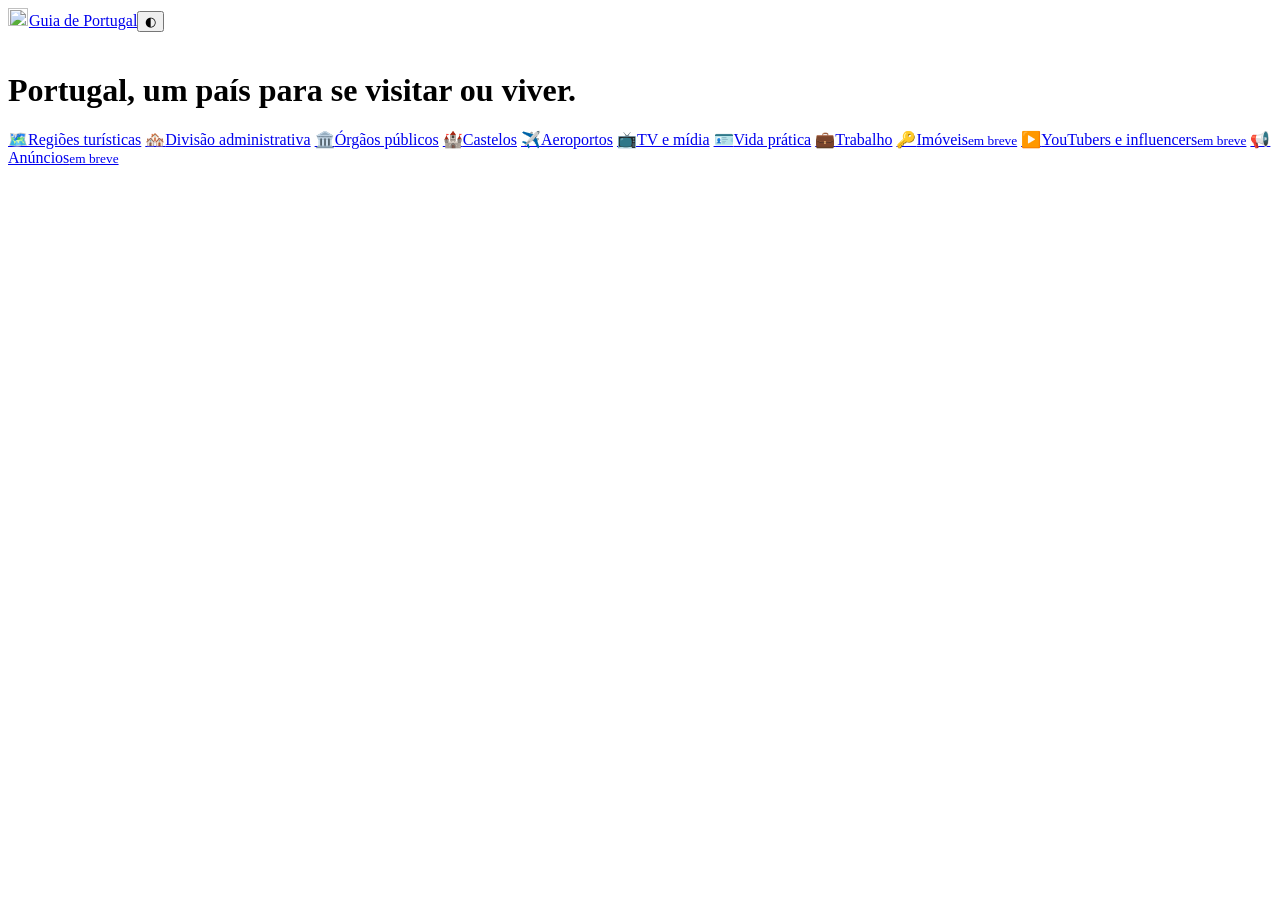
==== index.html @ 1b1c9359 "Add files via upload" ====
<!DOCTYPE html>
<html lang="pt-PT">
<head>
<meta charset="utf-8">
<meta name="viewport" content="width=device-width, initial-scale=1">
<title>Guia de Portugal — turismo e vida prática</title>
<meta name="description" content="Guia geral sobre Portugal para turismo e vida prática.">
<meta name="theme-color" content="#1b3f8b">
<link rel="manifest" href="manifest.webmanifest">
<link rel="icon" href="favicon.ico" sizes="any">
<link rel="icon" href="favicon.png" type="image/png" sizes="64x64">
<link rel="apple-touch-icon" href="icon-192.png">
<link rel="stylesheet" href="style.css">
</head>
<body class="home">
<header class="top"><a class="brand" href="index.html"><img class="logo" src="img/logo-192.webp" srcset="img/logo-96.webp 96w, img/logo-192.webp 192w, img/logo-360.webp 360w" sizes="40px" alt="" width="33" height="29" style="height:1.15em;width:auto"><span>Guia de Portugal</span></a><button id="tema" aria-label="Alternar tema claro/escuro">◐</button></header>
<main class="home-in">
  <div class="titulo"><div class="malha"><span class="s a"><img src="img/azulejo-azul.webp" alt="" draggable="false"></span><span class="s b"><img src="img/pasteis.webp" alt="" draggable="false"></span><span class="s c"><img src="img/bonde.webp" alt="" draggable="false"></span><span class="s d"><img src="img/bussola.webp" alt="" draggable="false"></span><span class="s e"><img src="img/azulejo-laranja.webp" alt="" draggable="false"></span><span class="s f"><img src="img/garrafa.webp" alt="" draggable="false"></span><span class="s g"><img src="img/galo.webp" alt="" draggable="false"></span><span class="s h"><img src="img/sardinhas.webp" alt="" draggable="false"></span><span class="s i"><img src="img/ancora.webp" alt="" draggable="false"></span><span class="s j"><img src="img/ponte.webp" alt="" draggable="false"></span><span class="s k"><img src="img/bola.webp" alt="" draggable="false"></span><span class="s l"><img src="img/azulejo-verde.webp" alt="" draggable="false"></span><h1>Portugal, um país para se visitar ou viver.</h1></div></div>
  <nav class="rodas painel" aria-label="Assuntos do guia">
    <a class="roda" href="secao.html?s=regioes&amp;t=Regi%C3%B5es%20tur%C3%ADsticas"><span class="o" aria-hidden="true">🗺️</span><span class="n">Regiões turísticas</span></a>
    <a class="roda" href="administracao.html"><span class="o" aria-hidden="true">🏘️</span><span class="n">Divisão administrativa</span></a>
    <a class="roda" href="orgaos.html"><span class="o" aria-hidden="true">🏛️</span><span class="n">Órgãos públicos</span></a>
    <a class="roda" href="secao.html?s=castelos&amp;t=Castelos"><span class="o" aria-hidden="true">🏰</span><span class="n">Castelos</span></a>
    <a class="roda" href="secao.html?s=aeroportos&amp;t=Aeroportos"><span class="o" aria-hidden="true">✈️</span><span class="n">Aeroportos</span></a>
    <a class="roda" href="secao.html?s=midia&amp;t=TV%20e%20m%C3%ADdia"><span class="o" aria-hidden="true">📺</span><span class="n">TV e mídia</span></a>
    <a class="roda" href="secao.html?s=vida&amp;t=Vida%20pr%C3%A1tica"><span class="o" aria-hidden="true">🪪</span><span class="n">Vida prática</span></a>
    <a class="roda" href="secao.html?s=trabalho&amp;t=Trabalho"><span class="o" aria-hidden="true">💼</span><span class="n">Trabalho</span></a>
    <a class="roda" href="secao.html?s=imoveis&amp;t=Im%C3%B3veis"><span class="o" aria-hidden="true">🔑</span><span class="n">Imóveis</span><small>em breve</small></a>
    <a class="roda" href="secao.html?s=youtubers&amp;t=YouTubers%20e%20influencers"><span class="o" aria-hidden="true">▶️</span><span class="n">YouTubers e influencers</span><small>em breve</small></a>
    <a class="roda" href="secao.html?s=anuncios&amp;t=An%C3%BAncios"><span class="o" aria-hidden="true">📢</span><span class="n">Anúncios</span><small>em breve</small></a>
  </nav>
</main>
<script src="common.js"></script>
</body>
</html>
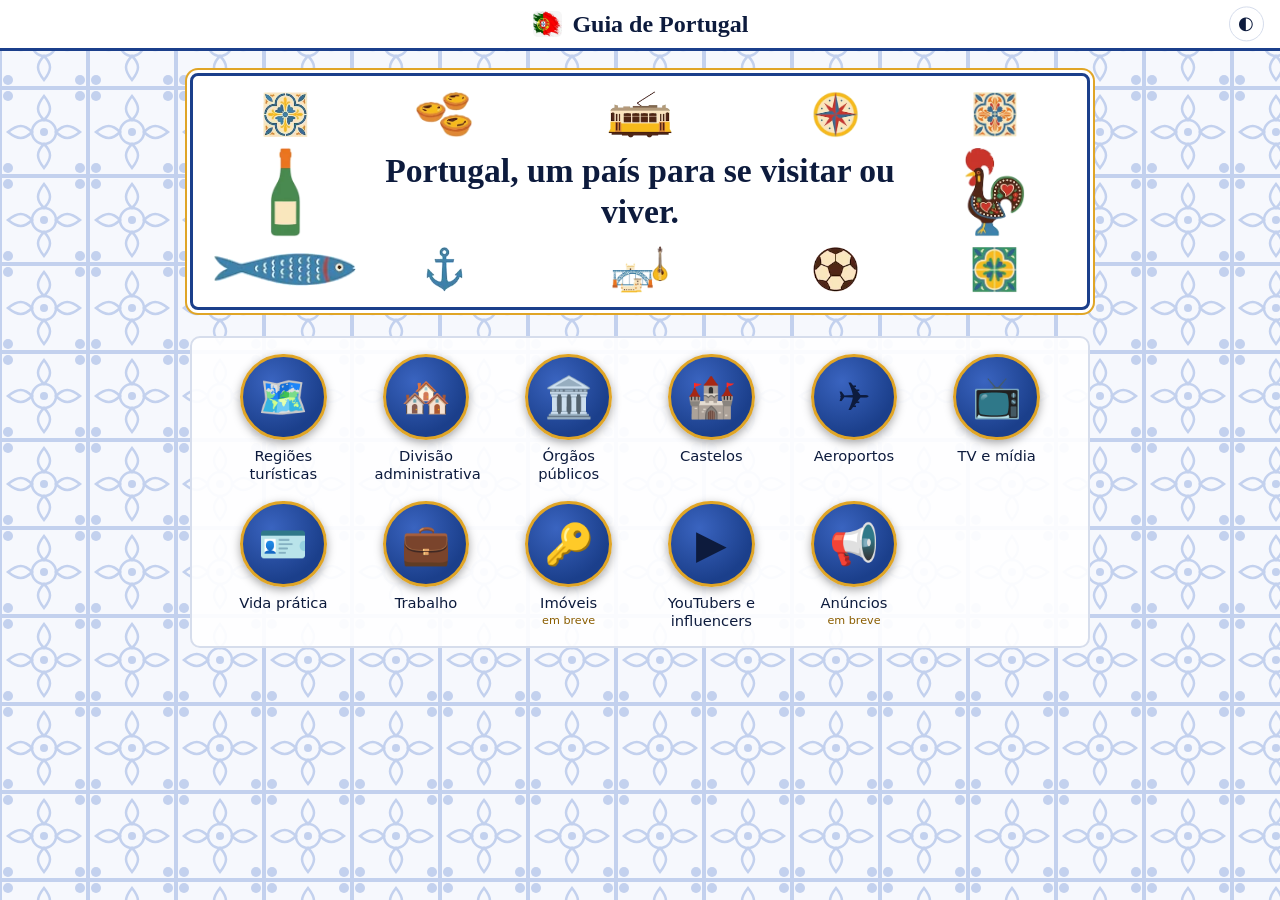
==== commit e957e9e3: "Add files via upload" ====
--- a/index.html
+++ b/index.html
@@ -26,7 +26,7 @@
     <a class="roda" href="secao.html?s=vida&amp;t=Vida%20pr%C3%A1tica"><span class="o" aria-hidden="true">🪪</span><span class="n">Vida prática</span></a>
     <a class="roda" href="secao.html?s=trabalho&amp;t=Trabalho"><span class="o" aria-hidden="true">💼</span><span class="n">Trabalho</span></a>
     <a class="roda" href="secao.html?s=imoveis&amp;t=Im%C3%B3veis"><span class="o" aria-hidden="true">🔑</span><span class="n">Imóveis</span><small>em breve</small></a>
-    <a class="roda" href="secao.html?s=youtubers&amp;t=YouTubers%20e%20influencers"><span class="o" aria-hidden="true">▶️</span><span class="n">YouTubers e influencers</span><small>em breve</small></a>
+    <a class="roda" href="youtubers.html"><span class="o" aria-hidden="true">▶️</span><span class="n">YouTubers e influencers</span></a>
     <a class="roda" href="secao.html?s=anuncios&amp;t=An%C3%BAncios"><span class="o" aria-hidden="true">📢</span><span class="n">Anúncios</span><small>em breve</small></a>
   </nav>
 </main>
--- a/style.css
+++ b/style.css
@@ -0,0 +1,242 @@
+
+:root{--bg:#f5f7fb;--fg:#0d1b3d;--mut:#51607f;--card:#fff;--br:#d6ddec;--az:#1b3f8b;--ouro:#e0a526}
+[data-t=escuro]{--bg:#0b1226;--fg:#eaf0ff;--mut:#9fb0d6;--card:#121c3a;--br:#27365f;--az:#7ea2ff}
+*{box-sizing:border-box}
+body{margin:0;background:var(--bg);color:var(--fg);font:1rem/1.6 system-ui,-apple-system,"Segoe UI",Roboto,sans-serif}
+h1,h2,h3,.brand{font-family:Georgia,"Times New Roman",serif;line-height:1.2}
+a{color:var(--az)}
+:focus-visible{outline:3px solid var(--ouro);outline-offset:3px}
+.top{position:relative;z-index:5;text-align:center;padding:.6rem 1rem;background:var(--card);border-bottom:3px solid var(--az)}
+.brand{font-weight:700;font-size:1.5rem;text-decoration:none;color:var(--fg)}
+#tema{position:absolute;right:1rem;top:50%;transform:translateY(-50%);border:1px solid var(--br);background:none;color:var(--fg);border-radius:50%;width:2.2rem;height:2.2rem;font-size:1.1rem;cursor:pointer}
+body.home{display:flex;flex-direction:column;min-height:100vh;min-height:100dvh;background:#fff url("data:image/svg+xml,%3Csvg xmlns='http://www.w3.org/2000/svg' width='88' height='88' viewBox='0 0 88 88'%3E%3Crect width='88' height='88' fill='%23fff'/%3E%3Crect x='1' y='1' width='86' height='86' fill='none' stroke='%231b3f8b' stroke-width='2'/%3E%3Cg fill='none' stroke='%231b3f8b' stroke-width='2.5'%3E%3Ccircle cx='44' cy='44' r='12'/%3E%3Cpath d='M44 8c8 10 8 16 0 24-8-8-8-14 0-24zM44 56c8 8 8 14 0 24-8-10-8-16 0-24zM8 44c10-8 16-8 24 0-8 8-14 8-24 0zM56 44c8-8 14-8 24 0-10 8-16 8-24 0z'/%3E%3C/g%3E%3Cg fill='%231b3f8b'%3E%3Ccircle cx='44' cy='44' r='4'/%3E%3Ccircle cx='8' cy='8' r='5'/%3E%3Ccircle cx='80' cy='8' r='5'/%3E%3Ccircle cx='8' cy='80' r='5'/%3E%3Ccircle cx='80' cy='80' r='5'/%3E%3C/g%3E%3C/svg%3E")}
+.painel{margin:auto;width:min(960px,94vw);padding:clamp(1rem,3.5vh,2.2rem) clamp(.8rem,3vw,2rem);text-align:center;color:#fff;background:rgba(13,27,61,.93);border:3px solid var(--ouro);border-radius:8px}
+.painel h1{margin:0 0 clamp(.8rem,3vh,1.8rem);font-size:clamp(1.5rem,4.2vw,2.6rem)}
+.rodas{display:grid;grid-template-columns:repeat(3,1fr);gap:clamp(.6rem,2vh,1.3rem) .5rem}
+@media(min-width:700px){.rodas{grid-template-columns:repeat(6,1fr)}}
+.roda{display:flex;flex-direction:column;align-items:center;text-decoration:none;color:#fff}
+.o{display:grid;place-items:center;width:clamp(62px,min(17vw,15vh),108px);aspect-ratio:1;border-radius:50%;font-size:clamp(1.7rem,5.2vh,2.7rem);background:radial-gradient(circle at 35% 30%,#3a64c0,#1b3f8b 70%);border:3px solid var(--ouro);box-shadow:0 3px 10px rgba(0,0,0,.35);transition:transform .2s}
+.n{margin-top:.45rem;font-size:clamp(.74rem,1.9vh,.92rem);line-height:1.2;max-width:11ch}
+.roda small{color:var(--ouro);font-size:.7rem}
+.roda:hover .o,.roda:focus-visible .o{transform:translateY(-5px) scale(1.07)}
+.roda:active .o{transform:scale(.94)}
+.rodas .roda{transition:opacity .4s}
+.rodas.saindo .roda:not(.ir){opacity:.15}
+.roda.ir .o{animation:ir .5s ease-in forwards}
+@keyframes ir{0%{transform:scale(1)}30%{transform:scale(.85)}100%{transform:scale(1.7) rotate(360deg);opacity:0}}
+.conteudo{max-width:1100px;margin:auto;padding:1rem 1rem 3rem}
+.voltar{font-weight:600;text-decoration:none}
+.conteudo h2{margin:0 0 .3rem;font-size:1.9rem;border-bottom:2px solid var(--br);padding-bottom:.4rem}
+.conteudo>div>p{color:var(--mut);margin:.4rem 0 1rem;max-width:70ch}
+.grade{display:grid;grid-template-columns:repeat(auto-fill,minmax(250px,1fr));gap:.9rem}
+.card{background:var(--card);border:1px solid var(--br);border-radius:8px;padding:1rem}
+.card h3{margin:0 0 .35rem;font-size:1.1rem}
+.card p{margin:0 0 .5rem;font-size:.95rem}
+.card small{display:block;color:var(--mut);margin-bottom:.4rem}
+.card a{font-weight:600;font-size:.92rem}
+.obra{padding:1.2rem;border:2px dashed var(--br);border-radius:10px}
+footer{padding:1.5rem 1rem;text-align:center;color:var(--mut);font-size:.88rem}
+@media(prefers-reduced-motion:reduce){.o,.rodas .roda{transition:none}}
+
+:root{--painel:rgba(255,255,255,.92);--obs:#8a5d00}
+[data-t=escuro]{--painel:rgba(18,28,58,.94);--obs:#e0a526}
+body.home{background:#f6f8fd url("data:image/svg+xml,%3Csvg xmlns='http://www.w3.org/2000/svg' width='88' height='88' viewBox='0 0 88 88'%3E%3Crect width='88' height='88' fill='%23f6f8fd'/%3E%3Crect x='1' y='1' width='86' height='86' fill='none' stroke='%23c3d1ee' stroke-width='2'/%3E%3Cg fill='none' stroke='%23c3d1ee' stroke-width='2.5'%3E%3Ccircle cx='44' cy='44' r='12'/%3E%3Cpath d='M44 8c8 10 8 16 0 24-8-8-8-14 0-24zM44 56c8 8 8 14 0 24-8-10-8-16 0-24zM8 44c10-8 16-8 24 0-8 8-14 8-24 0zM56 44c8-8 14-8 24 0-10 8-16 8-24 0z'/%3E%3C/g%3E%3Cg fill='%23c3d1ee'%3E%3Ccircle cx='44' cy='44' r='4'/%3E%3Ccircle cx='8' cy='8' r='5'/%3E%3Ccircle cx='80' cy='8' r='5'/%3E%3Ccircle cx='8' cy='80' r='5'/%3E%3Ccircle cx='80' cy='80' r='5'/%3E%3C/g%3E%3C/svg%3E")}
+[data-t=escuro] body.home{background:#0e1730 url("data:image/svg+xml,%3Csvg xmlns='http://www.w3.org/2000/svg' width='88' height='88' viewBox='0 0 88 88'%3E%3Crect width='88' height='88' fill='%230e1730'/%3E%3Crect x='1' y='1' width='86' height='86' fill='none' stroke='%23223563' stroke-width='2'/%3E%3Cg fill='none' stroke='%23223563' stroke-width='2.5'%3E%3Ccircle cx='44' cy='44' r='12'/%3E%3Cpath d='M44 8c8 10 8 16 0 24-8-8-8-14 0-24zM44 56c8 8 8 14 0 24-8-10-8-16 0-24zM8 44c10-8 16-8 24 0-8 8-14 8-24 0zM56 44c8-8 14-8 24 0-10 8-16 8-24 0z'/%3E%3C/g%3E%3Cg fill='%23223563'%3E%3Ccircle cx='44' cy='44' r='4'/%3E%3Ccircle cx='8' cy='8' r='5'/%3E%3Ccircle cx='80' cy='8' r='5'/%3E%3Ccircle cx='8' cy='80' r='5'/%3E%3Ccircle cx='80' cy='80' r='5'/%3E%3C/g%3E%3C/svg%3E")}
+.home-in{margin:auto;width:min(900px,94vw);padding:clamp(1.8rem,5vh,2.6rem) 0 1rem;display:flex;flex-direction:column;gap:clamp(.9rem,3vh,1.6rem)}
+.titulo{position:relative;padding:clamp(1.5rem,4.5vh,2.2rem) 3.4rem clamp(.8rem,2.5vh,1.3rem);text-align:center;background:var(--card);border:3px solid var(--az);border-radius:8px;box-shadow:0 0 0 3px var(--card),0 0 0 5px var(--ouro)}
+.titulo h1{margin:0;font-size:clamp(1.3rem,3.6vw,2.2rem);color:var(--fg)}
+.medalhao{position:absolute;top:0;left:50%;width:50px;height:50px;transform:translate(-50%,-55%);padding:5px;background:var(--card);border:3px solid var(--ouro);border-radius:50%}
+.sim{position:absolute;top:50%;width:clamp(26px,4.5vw,38px);transform:translateY(-35%)}
+.sim.esq{left:.9rem}.sim.dir{right:.9rem}
+.painel{padding:clamp(.8rem,2.4vh,1.4rem) clamp(.6rem,2vw,1.5rem);color:var(--fg);background:var(--painel);border:2px solid var(--br);border-radius:10px;text-align:center}
+.roda{color:var(--fg)}
+.roda small{color:var(--obs)}
+.o{width:clamp(54px,min(15vw,12.5vh),98px);font-size:clamp(1.5rem,4.6vh,2.5rem)}
+
+.home-in{margin:clamp(.8rem,2.5vh,1.6rem) auto 0;padding:0}
+.titulo{padding:clamp(.5rem,1.6vh,1rem) clamp(.5rem,2vw,1.2rem)}
+.malha{display:grid;grid-template-columns:1fr 1fr 1.5fr 1fr 1fr;grid-template-rows:clamp(34px,7.5vh,70px) auto clamp(34px,7.5vh,70px);grid-template-areas:"a b c d e" "f t t t g" "h i j k l";gap:clamp(.2rem,1vh,.6rem) clamp(.3rem,1vw,.8rem);align-items:stretch}
+.s{position:relative;display:block}
+.s img{position:absolute;inset:0;width:100%;height:100%;object-fit:contain;pointer-events:none}
+.s.a{grid-area:a}.s.b{grid-area:b}.s.c{grid-area:c}.s.d{grid-area:d}.s.e{grid-area:e}.s.f{grid-area:f}.s.g{grid-area:g}.s.h{grid-area:h}.s.i{grid-area:i}.s.j{grid-area:j}.s.k{grid-area:k}.s.l{grid-area:l}
+.malha h1{grid-area:t;align-self:center;margin:0;padding:.3rem 0;text-align:center;font-size:clamp(1.25rem,3.5vw,2.1rem)}
+.s.f,.s.g{min-height:clamp(60px,12vh,110px)}
+.rodas{grid-template-columns:repeat(4,1fr)}
+@media(min-width:700px){.rodas{grid-template-columns:repeat(6,1fr)}}
+.o{width:clamp(50px,min(16vw,10.5vh),96px)}
+.o{width:clamp(48px,min(15.5vw,9.6vh),96px)}
+.painel{padding-top:clamp(.6rem,1.8vh,1.2rem);padding-bottom:clamp(.6rem,1.8vh,1.2rem)}
+.painel{width:auto;margin:0}
+
+.brand{display:inline-flex;align-items:center;gap:.6rem}
+.logo{height:clamp(30px,5.5vh,46px);width:auto}
+.malha{grid-template-rows:clamp(26px,5.2vh,50px) auto clamp(26px,5.2vh,50px)}
+.s.f,.s.g{min-height:clamp(44px,8.5vh,80px)}
+.logo{background:#fff;border-radius:6px;padding:1px;width:auto}
+.brand{line-height:1.2}
+.logo{height:1.15em;width:auto;max-width:none}
+.top{display:flex;justify-content:center;align-items:center}
+
+.intro{color:var(--mut);max-width:70ch}
+.filtro input{width:100%;max-width:420px;padding:.7rem .9rem;border-radius:8px;border:2px solid var(--br);background:var(--card);color:var(--fg);font-size:1rem}
+.gt{margin:2rem 0 .8rem;font:700 1.25rem Georgia,serif;border-left:5px solid var(--ouro);padding-left:.6rem}
+.org{display:flex;gap:.8rem;align-items:flex-start;background:var(--card);border:1px solid var(--br);border-radius:8px;padding:.8rem}
+.org h4{margin:0 0 .2rem;font:700 1rem Georgia,serif}
+.org h4 span{font:600 .72rem system-ui,sans-serif;color:var(--az);border:1px solid var(--br);border-radius:99px;padding:0 .4rem;margin-left:.2rem;white-space:nowrap}
+.org p{margin:0;font-size:.92rem;color:var(--mut)}
+.logo-b{display:grid;place-items:center;flex:none;width:42px;height:42px;border-radius:50%;background:#fff;border:2px solid var(--ouro);box-shadow:0 1px 4px rgba(0,0,0,.25);text-decoration:none;color:#1b3f8b;font-weight:700;font-size:.72rem;transition:transform .2s}
+a.logo-b:hover,a.logo-b:focus-visible{transform:scale(1.12) rotate(-6deg)}
+.logo-b img{width:26px;height:26px;border-radius:4px}
+.logo-b.sem{border-color:var(--br);box-shadow:none;font-size:1rem}
+.sr{position:absolute;left:-9999px}
+
+[hidden]{display:none!important}
+.rg{display:grid;grid-template-columns:repeat(auto-fill,minmax(92px,1fr));gap:1rem .5rem;justify-items:center}
+.it{display:flex;flex-direction:column;align-items:center;gap:.4rem;width:92px;text-decoration:none;color:var(--fg);cursor:pointer}
+.bola{display:grid;place-items:center;width:clamp(66px,19vw,82px);aspect-ratio:1;border-radius:50%;background:#fff;border:3px solid var(--ouro);box-shadow:0 2px 8px rgba(0,0,0,.25);color:#1b3f8b;font-weight:700;transition:transform .2s}
+.bola img{width:58%;height:58%;object-fit:contain}
+.it:hover .bola,.it:focus-visible .bola{transform:translateY(-4px) scale(1.08)}
+.it small{font-size:.76rem;text-align:center;line-height:1.2;color:var(--mut)}
+#tip{position:fixed;z-index:20;max-width:280px;padding:.7rem .85rem;border-radius:8px;background:#0d1b3d;color:#fff;border:2px solid var(--ouro);box-shadow:0 6px 18px rgba(0,0,0,.35);font-size:.88rem;line-height:1.4;pointer-events:none;opacity:0;transition:opacity .12s}
+#tip.on{opacity:1}
+#tip b{display:block;font:700 1rem Georgia,serif;margin-bottom:.2rem}
+
+.conteudo>h2{text-align:center}
+.filtro{display:block;text-align:center}.filtro input{margin:0 auto}
+.rg{grid-template-columns:repeat(auto-fill,minmax(250px,1fr));gap:.7rem;justify-items:stretch}
+.it{flex-direction:row;justify-content:space-between;gap:.8rem;width:auto;padding:.5rem .6rem .5rem .9rem;background:var(--card);border:1px solid var(--br);border-radius:14px}
+.tx{display:flex;flex-direction:column;gap:.15rem;min-width:0;text-align:left}
+.tx b{font:700 .95rem/1.25 Georgia,serif;color:var(--fg)}
+.tx i{font:600 .72rem system-ui,sans-serif;font-style:normal;color:var(--az)}
+.bola{flex:none;width:clamp(56px,16vw,66px)}
+
+:root{--r11:#8fb0ea;--r16:#b7cdf2;--r17:#f2cf72;--r18:#a9d4b0;--r15:#f1b5a5;--r20:#c9b8ec;--r30:#9fd9d6}
+[data-t=escuro]{--r11:#3b5fa8;--r16:#4a74bd;--r17:#b88a1d;--r18:#3f7d57;--r15:#b3604f;--r20:#7561a8;--r30:#3a8582}
+.mapa-wrap{display:grid;grid-template-columns:minmax(260px,520px) 1fr;gap:1.5rem;align-items:start;margin-top:1rem}
+@media(max-width:800px){.mapa-wrap{grid-template-columns:1fr}}
+.mapa{margin:0}.mapa svg{width:100%;height:auto;max-height:68vh;display:block;margin:auto}
+.mapa figcaption{font-size:.78rem;color:var(--mut);margin-top:.4rem}
+.reg{fill:var(--c);stroke:var(--card);stroke-width:1.2;cursor:pointer;transition:filter .15s}
+.reg:focus{outline:none}
+.reg:hover,.reg:focus-visible,.reg.sel{filter:brightness(.9) saturate(1.35);stroke:var(--ouro);stroke-width:2.6}
+.frame{fill:transparent;stroke:var(--mut);stroke-dasharray:4 3;stroke-width:1}
+.rl{font:600 11px system-ui,sans-serif;fill:var(--fg);text-anchor:middle;pointer-events:none}
+.rl.fr{text-anchor:start;fill:var(--mut);font-size:10px}
+#info{background:var(--card);border:1px solid var(--br);border-left:8px solid var(--c);border-radius:10px;padding:1rem 1.2rem;position:sticky;top:1rem}
+#info h3{margin:0 0 .4rem;font-size:1.35rem}
+#info p{margin:0 0 .6rem}
+#info ul{margin:0 0 .8rem;padding-left:1.1rem;color:var(--mut);font-size:.93rem}
+.breve-tag{display:inline-block;font-size:.78rem;font-weight:600;color:var(--mut);border:1px dashed var(--br);border-radius:99px;padding:.1rem .6rem}
+.chips{display:flex;flex-wrap:wrap;gap:.5rem;justify-content:center;margin:1.2rem 0 0}
+.chip{display:inline-flex;align-items:center;gap:.4rem;border:1px solid var(--br);background:var(--card);color:var(--fg);border-radius:99px;padding:.3rem .8rem;font:inherit;font-size:.88rem;cursor:pointer}
+.chip i{width:.8rem;height:.8rem;border-radius:50%;border:1px solid var(--br)}
+.chip:hover{border-color:var(--ouro)}
+
+.reg.ov{fill:transparent;stroke:none;filter:none!important;transition:fill .15s}
+.has-sel .reg.ov:not(.sel){fill:rgba(255,255,255,.62)}
+[data-t=escuro] .has-sel .reg.ov:not(.sel){fill:rgba(11,18,38,.6)}
+.reg.ov.sel{stroke:var(--ouro);stroke-width:3.5;stroke-linejoin:round}
+.has-sel .isl:not(.sel){opacity:.5}
+.rl.lis{font-size:15px;paint-order:stroke;stroke:#fff;stroke-width:3px}
+.mapa svg{max-height:82vh}
+.mapa-wrap{grid-template-columns:minmax(260px,560px) 1fr}
+.rl.fr{font-size:15px}
+.rl.lis{font-size:17px}
+
+.topo{display:grid;grid-template-columns:minmax(70px,1fr) auto minmax(70px,1fr);align-items:center;gap:.5rem;border-bottom:2px solid var(--br);padding-bottom:.5rem}
+.topo h2{margin:0;padding:0;border:0;text-align:center;font-size:clamp(1.3rem,4.6vw,1.9rem)}
+.topo .voltar{justify-self:start}
+.conteudo .chips{margin:.9rem 0 1.2rem}
+@media(max-width:600px){.topo{grid-template-columns:1fr}.topo span{display:none}.topo h2{font-size:1.4rem}}
+@media(max-width:800px){.mapa-wrap{grid-template-columns:1fr}}
+
+.topo{display:block;position:relative;text-align:center}
+.topo span{display:none}
+.topo h2{display:block;width:100%;text-align:center}
+.topo .voltar{position:absolute;left:0;top:50%;transform:translateY(-50%)}
+@media(max-width:600px){.topo .voltar{position:static;transform:none;display:block;text-align:left;margin-bottom:.3rem}}
+
+.reg.ov{pointer-events:none}
+.sub{fill:transparent;stroke:none;cursor:pointer}
+.sub:focus{outline:none}
+.sub.sel2{fill:rgba(255,255,255,.25);stroke:#0d1b3d;stroke-width:2.4;stroke-linejoin:round}
+[data-t=escuro] .sub.sel2{stroke:#fff}
+.sc{display:flex;flex-wrap:wrap;gap:.3rem;margin:.3rem 0}
+.sb{border:1px solid var(--br);background:var(--card);color:var(--fg);border-radius:99px;padding:.1rem .6rem;font:inherit;font-size:.8rem;cursor:pointer}
+.sb:hover,.sb.on{border-color:var(--ouro);background:var(--bg)}
+.sb.on{font-weight:700}
+.cl{font-size:.86rem;color:var(--fg);background:var(--bg);border-radius:6px;padding:.45rem .6rem;margin-top:.3rem}
+#info li{margin-bottom:.4rem}
+
+/* Cabeçalho e rodapé padrão (modelo centro.html) */
+.cab{position:relative;background:linear-gradient(135deg,#1b4332,#2d6a4f);color:#fff;text-align:center;padding:2.5rem 1rem 2rem;font-family:'Segoe UI',Tahoma,Geneva,Verdana,sans-serif}
+.cab h1{font:600 2.3rem/1.25 'Segoe UI',Tahoma,Geneva,Verdana,sans-serif;margin:0 0 1.2rem;color:#fff}
+.cab-voltar,.cab-tema{position:absolute;top:.8rem;background:#fff;color:#212529;border:0;border-radius:4px;font-size:.85rem;cursor:pointer;text-decoration:none}
+.cab-voltar{left:1rem;padding:.3rem .7rem}
+.cab-tema{right:1rem;width:2rem;height:2rem;border-radius:50%;font-size:1rem}
+.header-categories{display:inline-flex;flex-wrap:wrap;justify-content:center;gap:.3rem;background:#fff;padding:.4rem;border-radius:30px;box-shadow:0 4px 6px rgba(0,0,0,.1)}
+.cat-btn{display:inline-flex;align-items:center;gap:.4rem;background:transparent;border:0;padding:.5rem 1rem;border-radius:20px;cursor:pointer;font:inherit;font-size:.9rem;color:#212529;transition:all .3s}
+.cat-btn:hover:not(.active){background:#e9ecef}
+.cat-btn.active{background:#212529;color:#fff}
+.cat-btn i{width:.75rem;height:.75rem;border-radius:50%;border:1px solid rgba(0,0,0,.2)}
+.container{max-width:1200px;margin:2rem auto 0;padding:0 1rem}
+.rodape{text-align:center;padding:2rem;margin-top:3rem;background:#212529;color:#fff;font-size:.9rem}
+@media(max-width:600px){.cab{padding-top:3.4rem}.cab h1{font-size:1.6rem}}
+.cab #tema.cab-tema{position:absolute;top:.8rem;right:1rem;transform:none;background:#fff;color:#212529;border:0;width:2rem;height:2rem}
+
+/* Páginas de região */
+.cat-btn:hover:not(.active){background:var(--hv,#1b4332);color:#fff}
+.trilha{font-size:.88rem;color:var(--mut);margin:0 0 .8rem}
+#mapar{height:520px;border-radius:10px;box-shadow:0 4px 6px rgba(0,0,0,.1);z-index:1}
+.mk{background:none;border:0}
+.mk i{display:block;width:18px;height:18px;border-radius:50%;background:#1b4332;border:3px solid #fff;box-shadow:0 1px 4px rgba(0,0,0,.5)}
+.mk.on i{background:#e0a526;width:24px;height:24px;margin:-3px}
+.mk-c{font-size:21px;line-height:30px;text-align:center;filter:drop-shadow(0 1px 2px rgba(0,0,0,.6))}
+.mk-c.on{font-size:30px}
+.busca-l{display:block;margin:1rem 0 .5rem}
+.busca-l input{width:100%;max-width:380px;padding:.6rem .9rem;border-radius:8px;border:2px solid var(--br);background:var(--card);color:var(--fg);font:inherit}
+.itens{max-height:210px;overflow:auto;border:1px solid var(--br);border-radius:8px;padding:.6rem .8rem;background:var(--card)}
+.grp h4{margin:.5rem 0 .3rem;font:700 .9rem Georgia,serif}
+.pl{display:flex;flex-wrap:wrap;gap:.35rem}
+.pill{border:1px solid var(--br);background:var(--card);color:var(--fg);border-radius:99px;padding:.15rem .7rem;font:inherit;font-size:.82rem;cursor:pointer}
+.pill:hover,.pill.on{border-color:#2d6a4f;background:#d8f3dc;color:#1b4332}
+.pill.on{font-weight:700}
+#quadro{background:var(--card);border:1px solid var(--br);border-left:8px solid #2d6a4f;border-radius:10px;padding:1rem 1.2rem;margin-top:1rem;min-height:260px}
+#quadro h3{margin:0 0 .2rem;font-size:1.4rem}
+#quadro .meta{margin:0 0 .6rem;color:var(--mut);font-size:.92rem}
+#quadro summary{cursor:pointer;font-weight:700;padding:.45rem 0;border-top:1px solid var(--br)}
+.nd{color:var(--mut);font-size:.9rem;margin:.3rem 0}
+.ln{list-style:none;padding:0;margin:.3rem 0 .6rem;display:grid;grid-template-columns:repeat(auto-fill,minmax(260px,1fr));gap:.2rem 1rem}
+.ln li{display:flex;justify-content:space-between;align-items:center;gap:.6rem;padding:.25rem 0;border-bottom:1px solid var(--br);font-size:.92rem}
+.lk{flex:none;width:30px;height:30px;border-radius:50%;background:#fff;border:2px solid var(--ouro);display:grid;place-items:center;text-decoration:none;color:#1b3f8b;font-weight:700}
+.lk img{width:18px;height:18px}
+.btn{display:inline-block;background:#2d6a4f;color:#fff;border-radius:6px;padding:.3rem .8rem;text-decoration:none;font-size:.88rem}
+.cred{font-size:.78rem;opacity:.8;margin-top:.4rem}
+.pg-link{display:inline-block;background:#2d6a4f;color:#fff;border-radius:6px;padding:.3rem .8rem;text-decoration:none;font-size:.88rem;font-weight:600}
+@media(max-width:600px){#mapar{height:400px}}
+
+#info{overflow:auto}
+.chip-f{border:1px solid var(--br);border-radius:6px;padding:.1rem .5rem;font-size:.8rem;background:var(--bg)}
+
+#info{display:flex;flex-direction:column}
+.rod-info{margin-top:auto;padding-top:.6rem}
+.sb.on,.pill.on{font-weight:400}
+.sb.on{background:#d8f3dc;border-color:#2d6a4f;color:#1b4332}
+/* Página de YouTubers */
+.nota-mapa{font-size:.82rem;color:var(--mut);margin:.5rem 0 1rem}
+.yt-barra{display:flex;align-items:center;gap:1rem;flex-wrap:wrap;margin-bottom:.8rem}
+.yt-barra .busca-l{margin:0;flex:1 1 260px}
+.cont{font-size:.88rem;color:var(--mut)}
+.yt-lista{display:grid;grid-template-columns:repeat(auto-fill,minmax(270px,1fr));gap:.6rem}
+.yt-item{display:flex;align-items:center;gap:.7rem;background:var(--card);border:1px solid var(--br);border-radius:10px;padding:.55rem .7rem;cursor:pointer}
+.yt-item:hover{border-color:#2d6a4f}
+.cart-av{flex:none;width:38px;height:38px;border-radius:50%;background:#2d6a4f;color:#fff;display:grid;place-items:center;font:700 1.05rem Georgia,serif}
+.cart-tx{flex:1;min-width:0;display:flex;flex-direction:column;line-height:1.25}
+.cart-tx b{font-size:.95rem;overflow:hidden;text-overflow:ellipsis;white-space:nowrap}
+.cart-tx span{font-size:.78rem;color:var(--mut)}
+.cart-lk{display:flex;gap:.3rem;flex:none}
+#mapar{position:relative}
+.cart{position:absolute;z-index:1000;display:flex;align-items:center;gap:.6rem;background:var(--card);color:var(--fg);border:2px solid #2d6a4f;border-radius:10px;padding:.5rem .7rem;box-shadow:0 6px 18px rgba(0,0,0,.3);min-width:230px;max-width:min(340px,90%)}
+.cart[hidden]{display:none}
+.mc div{width:100%;height:100%;border-radius:50%;background:#2d6a4f;color:#fff;border:3px solid rgba(255,255,255,.85);display:grid;place-items:center;font:700 .8rem system-ui,sans-serif;box-shadow:0 1px 5px rgba(0,0,0,.4)}
+.cat-btn .n{opacity:.7;font-size:.75rem}
